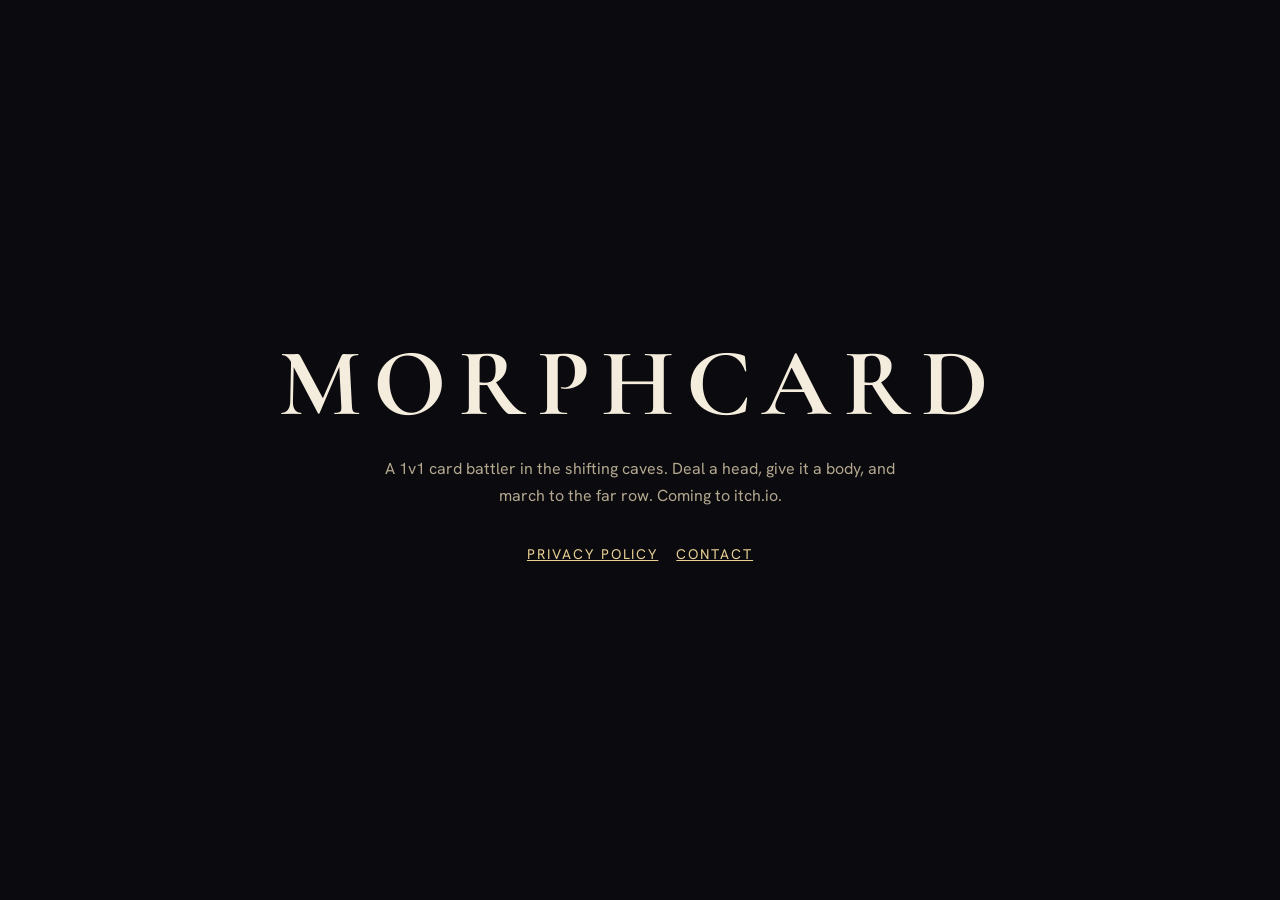
==== index.html @ 00ba1080 "Add MorphCard website: home page and privacy policy Static site for morphcard.net, served by GitHub " ====
<!doctype html>
<html lang="en">
<head>
<meta charset="utf-8">
<meta name="viewport" content="width=device-width, initial-scale=1">
<title>MorphCard</title>
<meta name="description" content="MorphCard: a 1v1 card battler in the shifting caves. Deal pawn heads, give them bodies, and march to the far row.">
<link rel="stylesheet" href="style.css">
</head>
<body>
<main class="hero">
  <h1>MorphCard</h1>
  <p>A 1v1 card battler in the shifting caves. Deal a head, give it a body, and march to the far row. Coming to itch.io.</p>
  <nav class="links" aria-label="Site">
    <a href="privacy/">Privacy policy</a>
    <a href="mailto:credocodes@gmail.com">Contact</a>
  </nav>
</main>
</body>
</html>
---- style.css ----
@import url('https://fonts.googleapis.com/css2?family=Cormorant+Garamond:wght@600;700&family=Hanken+Grotesk:wght@400;600;700&display=swap');
:root{--bg:#0b0a0e;--panel:#141218;--line:#2b2820;--text:#f4ecdc;--muted:#b3a88f;--brass:#c8a96a;--gold:#e8cf93}
*{box-sizing:border-box}
html,body{margin:0;background:var(--bg);color:var(--text);font:16px/1.65 'Hanken Grotesk',system-ui,sans-serif}
a{color:var(--gold)}
a:hover{color:#fff}
.doc{max-width:760px;margin:0 auto;padding:40px 20px 72px}
.kicker{margin:0 0 6px;font-size:12px;letter-spacing:.24em;text-transform:uppercase}
.kicker a{color:var(--brass);text-decoration:none}
h1{font:700 clamp(36px,6vw,54px)/1.05 'Cormorant Garamond',serif;letter-spacing:.04em;margin:0 0 6px}
h2{font:700 24px/1.2 'Cormorant Garamond',serif;letter-spacing:.03em;margin:34px 0 8px;color:var(--gold)}
.meta{color:var(--muted);margin:0 0 24px}
ul{padding-left:22px}
li{margin:4px 0}
.summary{background:var(--panel);border:1px solid var(--line);border-left:3px solid var(--brass);padding:4px 22px 10px;margin:24px 0}
.summary h2{margin-top:16px}
.hero{min-height:100vh;display:flex;flex-direction:column;align-items:center;justify-content:center;text-align:center;padding:40px 20px}
.hero h1{font-size:clamp(46px,10vw,96px);letter-spacing:.12em;text-transform:uppercase}
.hero p{color:var(--muted);max-width:520px}
.links{display:flex;gap:18px;flex-wrap:wrap;justify-content:center;margin-top:18px;font-size:14px;letter-spacing:.14em;text-transform:uppercase}
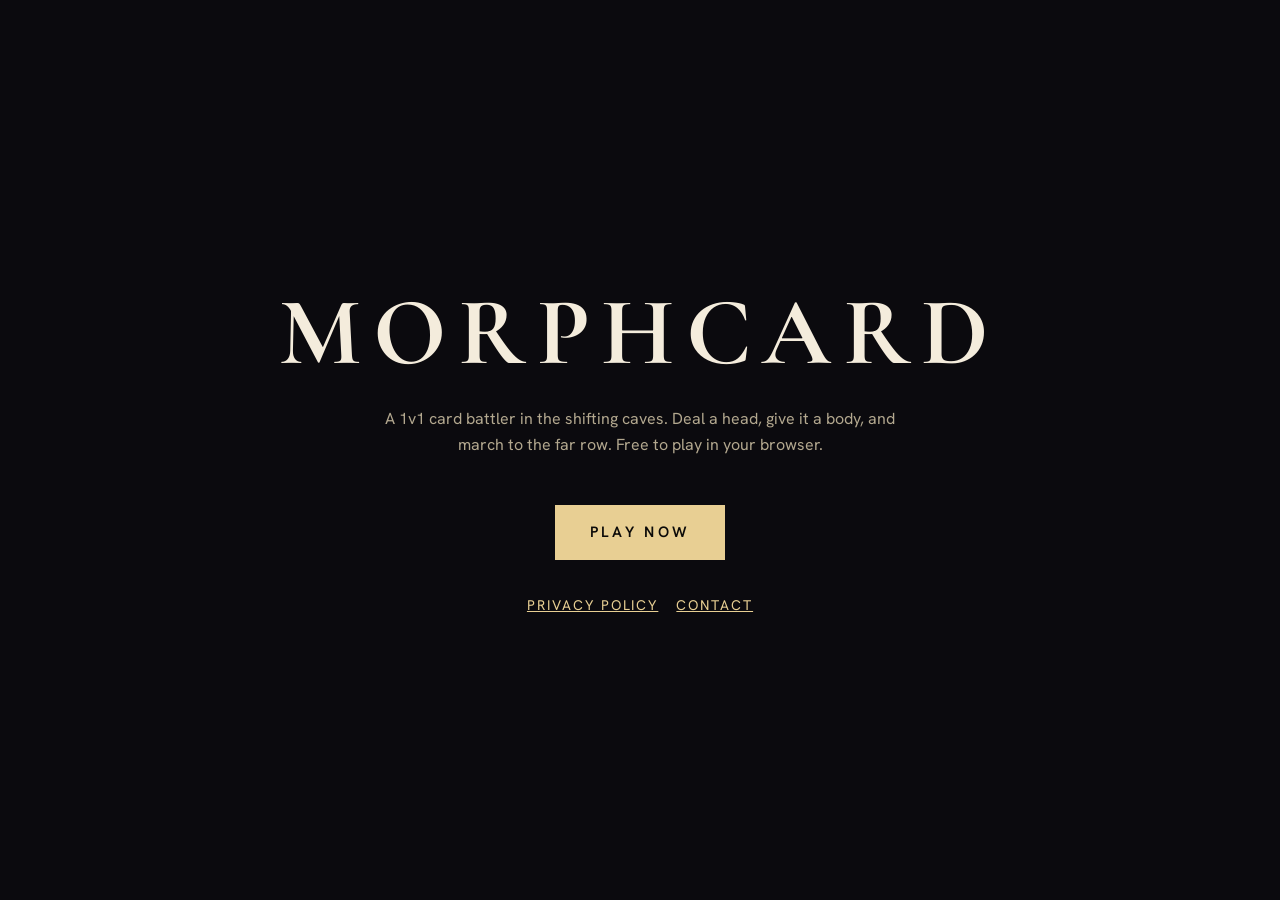
==== commit 9597d1a2: "Play MorphCard in the browser at /play, with a Play now button Co-Authored-By: Claude Opus 5.5 <nore" ====
--- a/index.html
+++ b/index.html
@@ -10,7 +10,8 @@
 <body>
 <main class="hero">
   <h1>MorphCard</h1>
-  <p>A 1v1 card battler in the shifting caves. Deal a head, give it a body, and march to the far row. Coming to itch.io.</p>
+  <p>A 1v1 card battler in the shifting caves. Deal a head, give it a body, and march to the far row. Free to play in your browser.</p>
+  <p><a class="play" href="play/">Play now</a></p>
   <nav class="links" aria-label="Site">
     <a href="privacy/">Privacy policy</a>
     <a href="mailto:credocodes@gmail.com">Contact</a>
--- a/style.css
+++ b/style.css
@@ -18,3 +18,5 @@
 .hero h1{font-size:clamp(46px,10vw,96px);letter-spacing:.12em;text-transform:uppercase}
 .hero p{color:var(--muted);max-width:520px}
 .links{display:flex;gap:18px;flex-wrap:wrap;justify-content:center;margin-top:18px;font-size:14px;letter-spacing:.14em;text-transform:uppercase}
+.play{display:inline-block;margin-top:14px;padding:14px 34px;border:1px solid var(--gold);color:#0b0a08;background:var(--gold);font-size:15px;letter-spacing:.22em;text-transform:uppercase;text-decoration:none;font-weight:600}
+.play:hover{background:#fff;border-color:#fff;color:#0b0a08}
